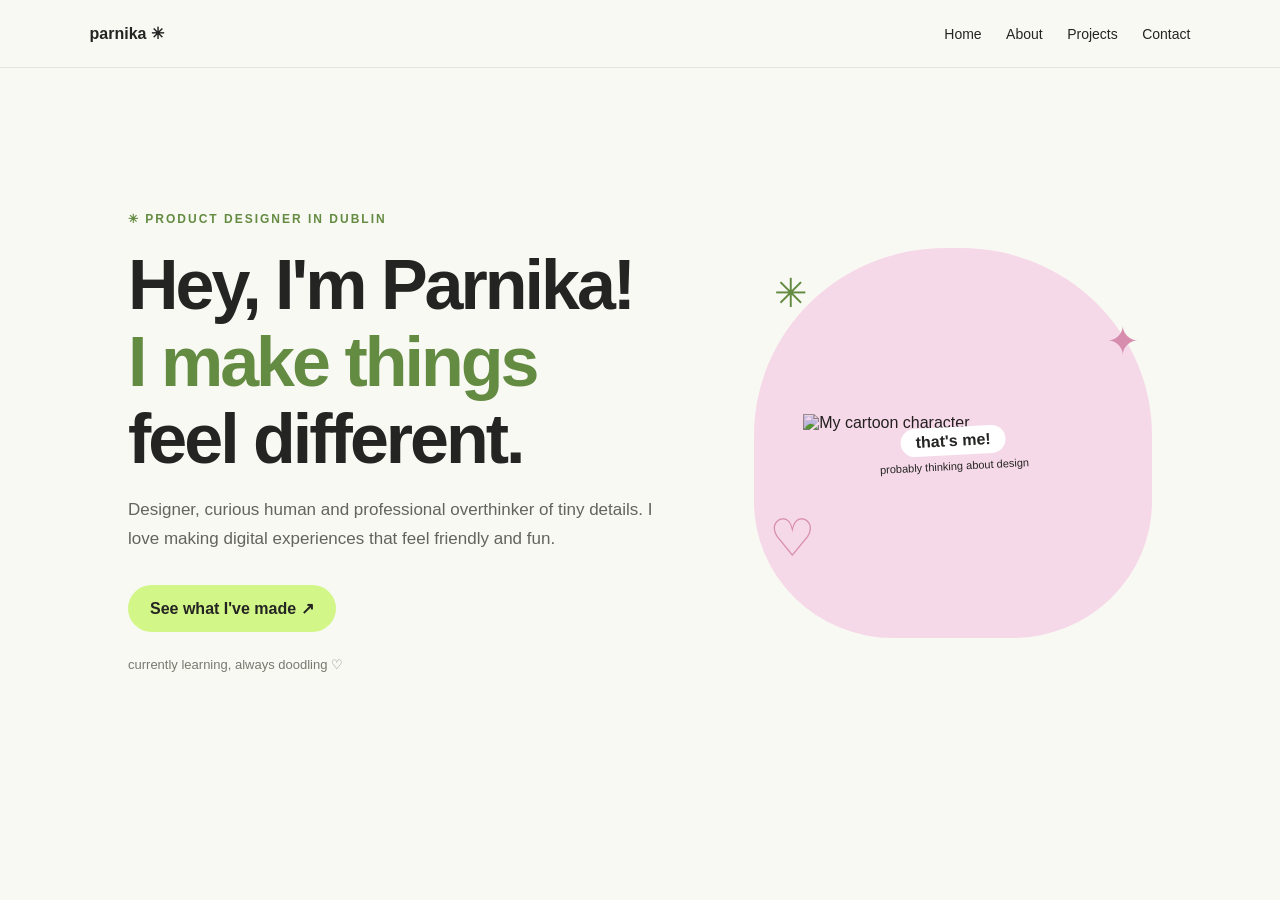
==== index.html @ 9ec77f36 "Add files via upload" ====
<!DOCTYPE html>
<html lang="en">
<head>
    <meta charset="UTF-8">
    <meta name="viewport" content="width=device-width, initial-scale=1.0">
    <title>Parnika Passi | Portfolio</title>
    <link rel="stylesheet" href="style.css">
</head>

<body>

    <!-- Navigation links at the top of my website -->
    <nav>
        <strong>parnika ✳</strong>

        <div>
            <a href="index.html">Home</a>
            <a href="about.html">About</a>
            <a href="projects.html">Projects</a>
            <a href="contact.html">Contact</a>
        </div>
    </nav>

    <!-- Main introduction on my homepage -->
    <main>
    <!-- Main introduction and cartoon character -->
    <section class="hero">

        <div class="hero-text">
            <p class="eyebrow">✳ PRODUCT DESIGNER IN DUBLIN</p>

            <h1>
                Hey, I'm Parnika!
                <br>
                <span>I make things</span>
                <br>
                feel different.
            </h1>

            <p class="intro">
                Designer, curious human and professional
                overthinker of tiny details. I love making
                digital experiences that feel friendly and fun.
            </p>

            <a class="button" href="projects.html">
                See what I've made ↗
            </a>

            <p class="little-note">currently learning, always doodling ♡</p>
        </div>

        <div class="character-area">
            <span class="doodle star-one">✳</span>
            <span class="doodle star-two">✦</span>
            <span class="doodle heart">♡</span>

            <img
                class="character"
                src="images/character.png"
                alt="My cartoon character"
            >

            <div class="character-caption">
                <span>that's me!</span>
                <span>probably thinking about design</span>
            </div>
        </div>

    </section>


</main>

</body>
</html>
---- style.css ----
/* My portfolio's colours and basic styling */

body {
    margin: 0;
    background-color: #F9F9F4;
    color: #242522;
    font-family: Arial, sans-serif;
}

/* The navigation bar at the top */

nav {
    display: flex;
    justify-content: space-between;
    align-items: center;
    padding: 24px 7%;
    border-bottom: 1px solid #E3E4DC;
}

nav a {
    color: #242522;
    text-decoration: none;
    margin-left: 20px;
    font-size: 14px;
}

/* The main introduction */

main {
    padding: 80px 10%;
}

h1 {
    font-size: 64px;
    line-height: 1.1;
    letter-spacing: -3px;
}

h1 span {
    color: #648B42;
}

p {
    font-size: 18px;
    line-height: 1.7;
    max-width: 550px;
}

/* Make links feel like buttons when hovered */

a:hover {
    color: #648B42;
}
/* Homepage layout */
.hero {
    display: grid;
    grid-template-columns: 1.2fr 0.8fr;
    align-items: center;
    gap: 30px;
    min-height: 520px;
    padding: 35px 0;
}

.hero-text {
    position: relative;
    z-index: 1;
}

.hero h1 {
    font-size: clamp(42px, 5.5vw, 70px);
    letter-spacing: -3px;
    margin: 18px 0;
}

.hero h1 span {
    color: #648B42;
}

.eyebrow {
    font-size: 12px;
    font-weight: bold;
    letter-spacing: 2px;
    color: #648B42;
}

.intro {
    font-size: 17px;
    color: #62645D;
}

.button {
    display: inline-block;
    margin-top: 14px;
    padding: 14px 22px;
    border-radius: 30px;
    background: #D3F689;
    color: #242522;
    font-weight: bold;
    text-decoration: none;
    transition: transform 0.25s ease,
                background-color 0.25s ease;
}

.button:hover {
    transform: translateY(-4px) rotate(-2deg);
    background-color: #BDEB70;
}

.little-note {
    font-size: 13px;
    color: #77796F;
    margin-top: 22px;
}

/* Character and decorative drawings */
.character-area {
    position: relative;
    min-height: 390px;
    display: flex;
    flex-direction: column;
    align-items: center;
    justify-content: center;
    background-color: #F6D9E8;
    border-radius: 48% 48% 35% 35%;
}

.character {
    display: block;
    width: 78%;
    max-width: 300px;
    height: auto;
    position: relative;
    z-index: 1;

    /* Blend the white background into the pink shape */
    mix-blend-mode: multiply;

    animation: character-float 3s ease-in-out infinite;
}

.doodle {
    position: absolute;
    z-index: 2;
    font-size: 40px;
    color: #648B42;
}

.star-one {
    top: 22px;
    left: 20px;
    animation: doodle-wiggle 4s ease-in-out infinite;
}

.star-two {
    top: 70px;
    right: 12px;
    color: #D78DAD;
    animation: doodle-wiggle 3s ease-in-out infinite reverse;
}

.heart {
    bottom: 70px;
    left: 15px;
    font-size: 52px;
    color: #D78DAD;
}

.character-caption {
    display: flex;
    flex-direction: column;
    align-items: center;
    position: relative;
    z-index: 2;
    margin-top: -5px;
    transform: rotate(-3deg);
}

.character-caption span:first-child {
    background: white;
    padding: 5px 15px;
    border-radius: 20px;
    font-weight: bold;
}

.character-caption span:last-child {
    font-size: 11px;
    margin-top: 5px;
}

/* Introduction to the projects section */
.work-intro {
    margin-top: 60px;
    padding: 45px 0 20px;
    border-top: 1px solid #E3E4DC;
}

.work-intro h2 {
    font-size: clamp(30px, 4vw, 46px);
    letter-spacing: -1.5px;
}

.work-intro p:last-child {
    color: #62645D;
}

/* CSS animations: no JavaScript needed */
@keyframes character-float {
    0%, 100% {
        transform: translateY(0);
    }

    50% {
        transform: translateY(-10px);
    }
}

@keyframes doodle-wiggle {
    0%, 100% {
        transform: rotate(-8deg) scale(1);
    }

    50% {
        transform: rotate(12deg) scale(1.12);
    }
}

/* Make the layout fit smaller screens */
@media (max-width: 700px) {
    .hero {
        grid-template-columns: 1fr;
        gap: 25px;
        padding-top: 30px;
    }

    .hero h1 {
        font-size: 46px;
    }

    .character-area {
        min-height: 330px;
    }

    .character {
        max-width: 270px;
    }

    .work-intro {
        margin-top: 35px;
    }
}

/* Respect visitors who prefer reduced motion */
@media (prefers-reduced-motion: reduce) {
    .character,
    .doodle {
        animation: none;
    }
}

/* PROJECT SECTIONS */

.projects-section {
    max-width: 1200px;
    margin: 80px auto;
    padding: 30px 40px;
}

.projects-section > h2 {
    font-size: 36px;
    margin-bottom: 32px;
    letter-spacing: -1px;
}

.project-grid {
    display: grid;
    grid-template-columns: repeat(2, minmax(0, 1fr));
    gap: 32px;
}

.project-card {
    min-width: 0;
    overflow: hidden;
    background: #ffffff;
    border: 1px solid #e8e7df;
    border-radius: 24px;
    transition: transform 0.2s ease, box-shadow 0.2s ease;
}

.project-card:hover {
    transform: translateY(-4px);
    box-shadow: 0 12px 30px rgba(36, 37, 34, 0.08);
}

/* COLOURFUL PROJECT ARTWORK */

.project-art {
    min-height: 190px;
    padding: 24px;
    display: flex;
    align-items: center;
    justify-content: space-between;
    position: relative;
    overflow: hidden;
    border-radius: 20px;
    font-size: 24px;
}

.bawarchi .project-art {
    background: #e6f0d8;
}

.browser .project-art {
    background: #e4ddf5;
}

.zepto .project-art {
    background: #dce9fb;
}

.personality .project-art {
    background: #f8dfe9;
}

.food-project .project-art {
    background: #f8e9cf;
}

.project-number {
    position: absolute;
    top: 18px;
    left: 20px;
    font-size: 15px;
    font-weight: 700;
}

.project-emoji,
.project-mascot,
.shopping-bag,
.quiz-shapes,
.food-plate {
    font-size: 48px;
}

.project-mascot {
    font-size: 58px;
}

.browser-window {
    background: #ffffff;
    padding: 28px;
    border-radius: 14px;
    font-size: 18px;
    line-height: 1.5;
    font-weight: 700;
    box-shadow: 0 5px 18px rgba(0, 0, 0, 0.06);
}

.zepto-label {
    background: #ffffff;
    color: #5b2c91;
    padding: 8px 14px;
    border-radius: 20px;
    font-size: 15px;
    font-weight: 700;
}

.quiz-shapes {
    letter-spacing: 6px;
}

.food-plate {
    background: #ffffff;
    width: 110px;
    height: 110px;
    border-radius: 50%;
    display: flex;
    justify-content: center;
    align-items: center;
    font-size: 26px;
    font-weight: 800;
}

/* PROJECT TEXT */

.project-info {
    padding: 26px;
}

.project-info .eyebrow {
    color: #648b46;
    font-size: 12px;
    font-weight: 800;
    letter-spacing: 1.5px;
    margin-bottom: 12px;
}

.project-info h3 {
    font-size: 24px;
    line-height: 1.3;
    margin: 0 0 14px;
}

.project-info > p:not(.eyebrow) {
    font-size: 16px;
    line-height: 1.7;
    color: #565750;
    margin: 0 0 22px;
}

.project-link {
    display: inline-block;
    background: #4caf57;
    color: #ffffff;
    text-decoration: none;
    padding: 11px 17px;
    border-radius: 24px;
    font-size: 14px;
    font-weight: 700;
    transition: background 0.2s ease;
}

.project-link:hover {
    background: #347f3d;
}

/* MOBILE LAYOUT */

@media (max-width: 700px) {
    .projects-section {
        margin: 40px auto;
        padding: 20px;
    }

    .project-grid {
        grid-template-columns: 1fr;
        gap: 24px;
    }

    .projects-section > h2 {
        font-size: 30px;
    }

    .project-art {
        min-height: 160px;
    }
}
/* Project mockups fill the artwork area */

.project-art {
    height: 250px;
    padding: 0;
    overflow: hidden;
    position: relative;
}

.project-art img {
    display: block;
    width: 100%;
    height: 100%;
    object-fit: cover;
    object-position: center;
    border-radius: inherit;
}
/* Other website pages */

.page-content {
    max-width: 850px;
    margin: 80px auto;
    padding: 30px;
}

.page-content h1 {
    font-size: clamp(40px, 6vw, 64px);
    margin: 15px 0 24px;
}

.page-content > p:not(.eyebrow) {
    font-size: 18px;
    line-height: 1.8;
    color: #565750;
    margin-bottom: 20px;
}
/* About page layout */

.about-layout {
    max-width: 1150px;
    margin: 70px auto;
    padding: 30px 40px;
    display: grid;
    grid-template-columns: 1.1fr 0.9fr;
    gap: 60px;
    align-items: center;
}

.about-text h1 {
    font-size: clamp(40px, 5vw, 64px);
    line-height: 1.1;
    margin: 15px 0 24px;
}

.about-text > p:not(.eyebrow) {
    font-size: 18px;
    line-height: 1.8;
    color: #565750;
    margin-bottom: 20px;
}

.about-image img {
    display: block;
    width: 100%;
    height: 480px;
    object-fit: cover;
    object-position: center;
    border-radius: 28px;
}

/* About page on smaller screens */

@media (max-width: 700px) {
    .about-layout {
        grid-template-columns: 1fr;
        gap: 30px;
        margin: 35px auto;
        padding: 20px;
    }

    .about-image img {
        height: auto;
        max-height: 480px;
    }
}
/* Contact page layout */

.contact-content {
    max-width: 850px;
    margin: 80px auto;
    padding: 30px;
}

.contact-content h1 {
    font-size: clamp(40px, 6vw, 64px);
    line-height: 1.1;
    margin: 16px 0 24px;
}

.contact-content > p:not(.eyebrow) {
    font-size: 18px;
    line-height: 1.8;
    color: #565750;
    max-width: 650px;
}

.contact-details {
    display: grid;
    gap: 20px;
    margin-top: 36px;
}

.contact-item {
    padding: 24px;
    background: #ffffff;
    border: 1px solid #e8e7df;
    border-radius: 18px;
}

.contact-item .eyebrow {
    margin-bottom: 12px;
}

.contact-item > p:not(.eyebrow) {
    color: #565750;
    font-size: 16px;
    line-height: 1.7;
    margin-bottom: 0;
}

.contact-item > a {
    color: #347f3d;
    font-size: 18px;
    font-weight: 700;
    text-decoration: none;
    overflow-wrap: anywhere;
}

.contact-links {
    display: flex;
    flex-wrap: wrap;
    gap: 12px;
    margin-top: 18px;
}

.contact-links a {
    display: inline-block;
    padding: 11px 20px;
    border-radius: 24px;
    background: #4CAF57;
    color: #ffffff;
    font-size: 14px;
    font-weight: 700;
    text-decoration: none;
}

.contact-links a:hover {
    background: #347f3d;
}

.contact-signoff {
    margin-top: 40px;
    color: #77786f;
    font-size: 14px !important;
}

@media (max-width: 700px) {
    .contact-content {
        margin: 40px auto;
        padding: 20px;
    }

    .contact-item {
        padding: 20px;
    }
}
/* ABOUT PAGE SECTIONS */

.about-section {
    max-width: 1070px;
    margin: 70px auto;
    padding: 0 35px;
}

.about-section h2,
.resume-section h2 {
    font-size: clamp(30px, 4vw, 42px);
    margin: 12px 0 24px;
}

.about-section > p:not(.eyebrow),
.resume-section > p:not(.eyebrow) {
    color: #565750;
    line-height: 1.8;
    font-size: 17px;
}

/* EXPERIENCE AND EDUCATION */

.experience-item {
    padding: 24px 0;
    border-bottom: 1px solid #e5e5dc;
}

.experience-heading {
    display: flex;
    justify-content: space-between;
    align-items: baseline;
    gap: 20px;
}

.experience-heading h3 {
    font-size: 19px;
    margin: 0;
}

.experience-heading span {
    font-size: 14px;
    color: #77786f;
    white-space: nowrap;
}

.experience-item > p {
    color: #565750;
    line-height: 1.8;
    margin: 12px 0 0;
}

/* SKILLS */

.skill-list {
    display: flex;
    flex-wrap: wrap;
    gap: 12px;
    margin-top: 24px;
}

.skill-list span {
    background: #e9efdf;
    color: #34472d;
    border-radius: 24px;
    padding: 10px 16px;
    font-size: 14px;
}

/* CV SECTION */

.resume-section {
    max-width: 1000px;
    margin: 70px auto;
    padding: 35px;
    background: #eef2e6;
    border-radius: 22px;
}

.resume-section > a {
    display: inline-block;
    margin: 14px 18px 0 0;
}

.resume-section > a:not(.button) {
    color: #347f3d;
    font-weight: 700;
}

/* MOBILE RESPONSIVENESS */

@media (max-width: 700px) {
    .about-section {
        margin: 45px auto;
        padding: 0 22px;
    }

    .experience-heading {
        display: block;
    }

    .experience-heading span {
        display: block;
        margin-top: 8px;
    }

    .resume-section {
        margin: 45px 20px;
        padding: 24px;
    }
}

/* Link to the full projects page */

.projects-more {
    text-align: center;
    margin: 35px 0;
}

.projects-more a {
    color: #347f3d;
    font-weight: 700;
    text-decoration: none;
}

.projects-more a:hover {
    text-decoration: underline;
}
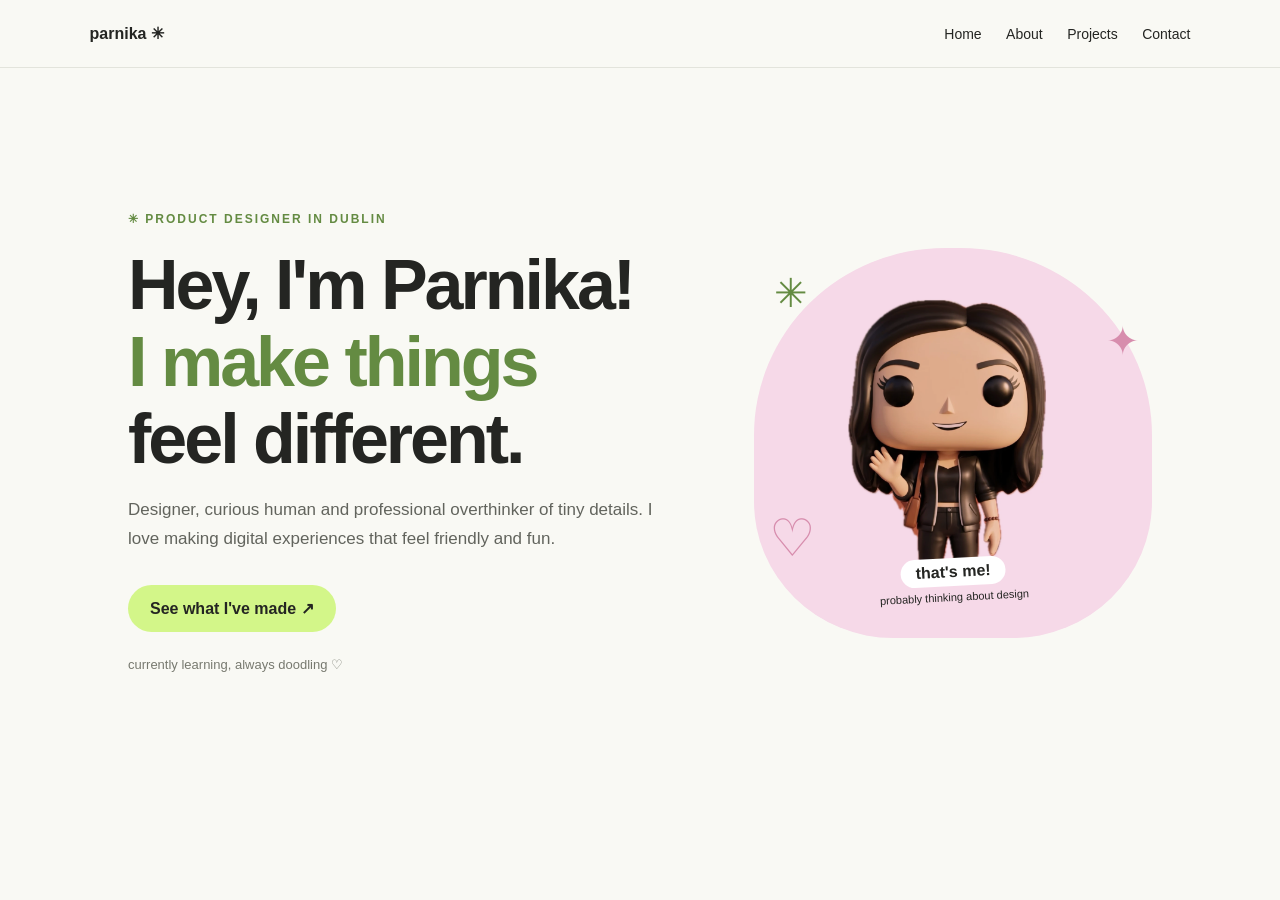
==== commit e3f0b2ce: "Clean up comments in index.html Removed unnecessary comments from the navigation and main sections." ====
--- a/index.html
+++ b/index.html
@@ -9,7 +9,6 @@
 
 <body>
 
-    <!-- Navigation links at the top of my website -->
     <nav>
         <strong>parnika ✳</strong>
 
@@ -21,9 +20,7 @@
         </div>
     </nav>
 
-    <!-- Main introduction on my homepage -->
     <main>
-    <!-- Main introduction and cartoon character -->
     <section class="hero">
 
         <div class="hero-text">
@@ -73,4 +70,4 @@
 </main>
 
 </body>
-</html>+</html>
